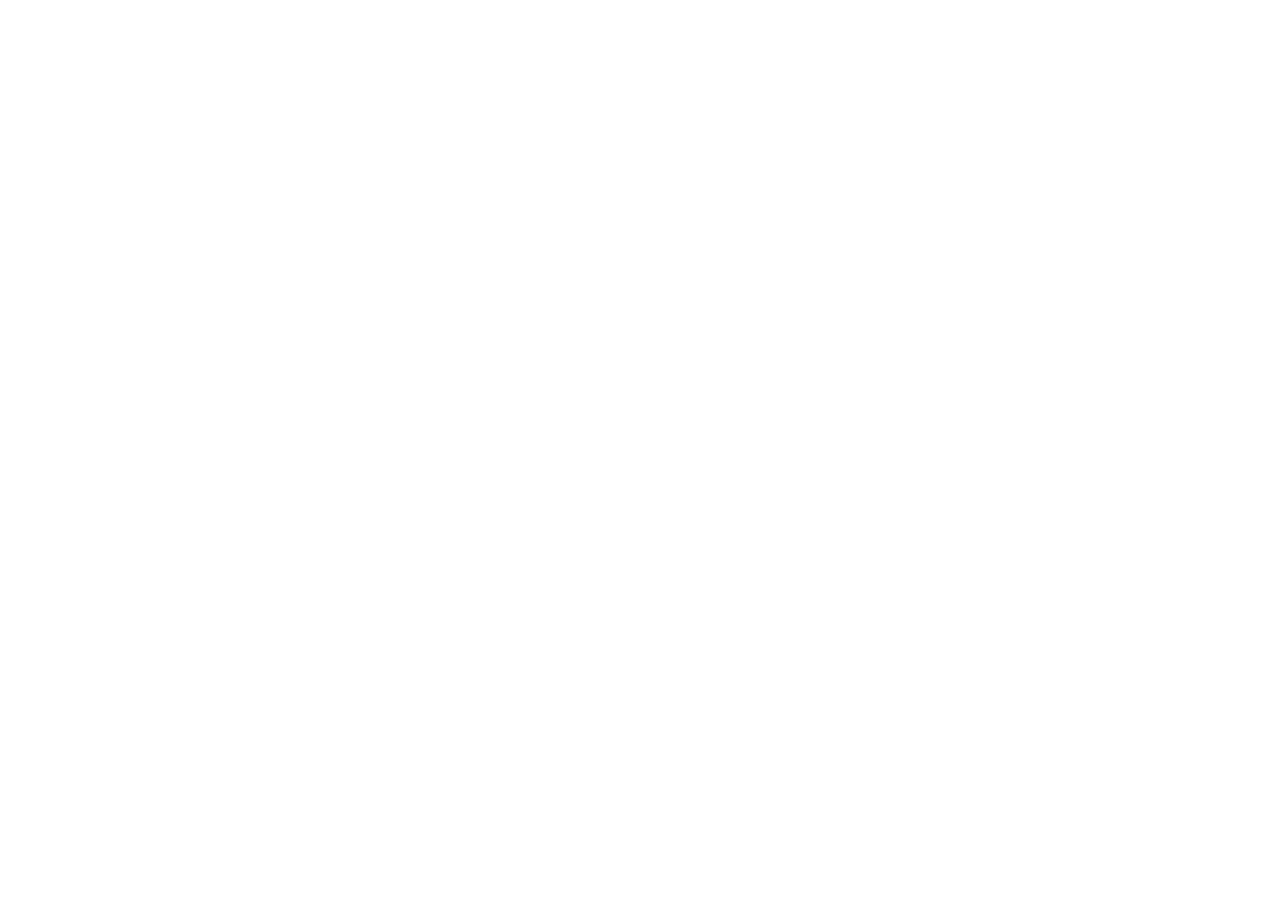
==== index.html @ 5e3c781d "structure" ====
<!doctype html>
<html lang="en">
  <head>
    <meta charset="UTF-8" />
    <meta name="viewport" content="width=device-width, initial-scale=1.0" />
    <title>Games</title>
  </head>
  <body></body>
</html>
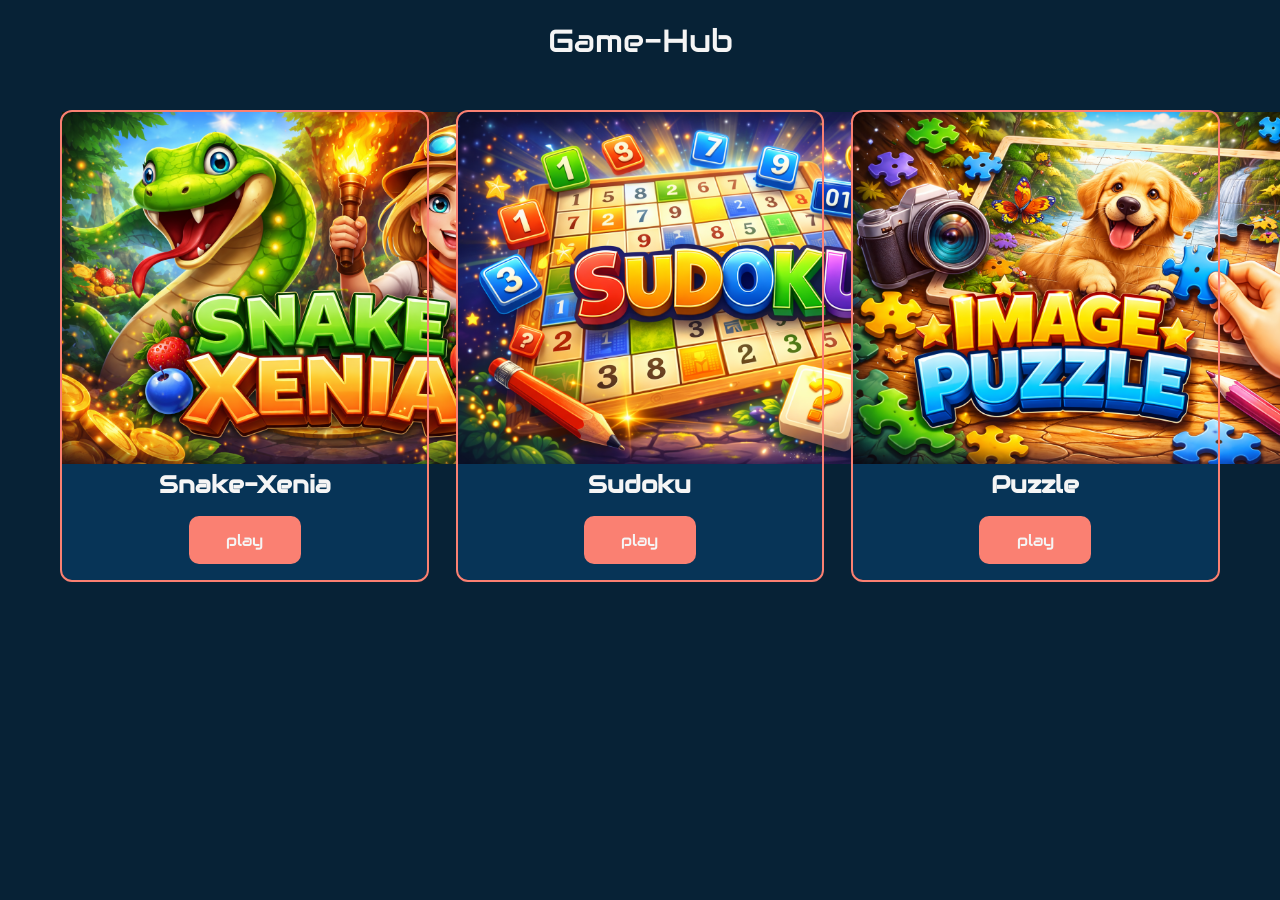
==== commit 38ce8256: "styled" ====
--- a/index.html
+++ b/index.html
@@ -4,6 +4,49 @@
     <meta charset="UTF-8" />
     <meta name="viewport" content="width=device-width, initial-scale=1.0" />
     <title>Games</title>
+    <link rel="preconnect" href="https://fonts.googleapis.com" />
+    <link rel="preconnect" href="https://fonts.gstatic.com" crossorigin />
+    <link
+      href="https://fonts.googleapis.com/css2?family=Audiowide&family=Poppins:ital,wght@0,300;0,500;0,700;1,100;1,200;1,400;1,500;1,700&display=swap"
+      rel="stylesheet"
+    />
+    <link rel="stylesheet" href="style.css" />
   </head>
-  <body></body>
+  <body>
+    <header><div class="logo">Game-Hub</div></header>
+    <main>
+      <div class="game-cards">
+        <div class="game-card">
+          <div class="img">
+            <img
+              src="./images/ChatGPT Image Mar 5, 2026, 03_23_58 PM.png"
+              alt=""
+            />
+          </div>
+          <h2 class="name">Snake-Xenia</h2>
+          <a href="./snake/index.html" class="play">play</a>
+        </div>
+        <div class="game-card">
+          <div class="img">
+            <img
+              src="./images/ChatGPT Image Mar 5, 2026, 03_24_13 PM.png"
+              alt=""
+            />
+          </div>
+          <h2 class="name">Sudoku</h2>
+          <a href="./sudoku/index.html" class="play">play</a>
+        </div>
+        <div class="game-card">
+          <div class="img">
+            <img
+              src="./images/ChatGPT Image Mar 5, 2026, 03_25_07 PM.png"
+              alt=""
+            />
+          </div>
+          <h2 class="name">Puzzle</h2>
+          <a href="./puzzle/puzzle.html" class="play">play</a>
+        </div>
+      </div>
+    </main>
+  </body>
 </html>
--- a/style.css
+++ b/style.css
@@ -0,0 +1,76 @@
+* {
+  margin: 0;
+  padding: 0;
+  box-sizing: border-box;
+}
+
+head,
+body {
+  height: 100%;
+  width: 100%;
+}
+body {
+  background-color: rgb(7, 34, 54);
+  font-family: Audiowide, sans-serif;
+}
+
+header {
+  font-size: xx-large;
+  color: whitesmoke;
+  height: 5rem;
+  width: 100%;
+  display: flex;
+  justify-content: center;
+  align-items: center;
+}
+main {
+  height: 100%;
+  width: 100%;
+  display: flex;
+  justify-content: center;
+  align-items: center;
+}
+.game-cards {
+  display: flex;
+  justify-content: space-evenly;
+  padding: 2rem;
+  height: 90%;
+  width: 100%;
+}
+.game-card {
+  height: 40%;
+  width: 30%;
+  outline: 2px solid salmon;
+  background-color: rgb(7, 52, 87);
+  border-radius: 10px;
+  display: flex;
+  justify-content: center;
+  align-items: center;
+  flex-direction: column;
+  color: whitesmoke;
+}
+.img {
+  height: 50%;
+  width: 100%;
+  object-fit: contain;
+}
+img {
+  height: 22rem;
+}
+.play {
+  height: 3rem;
+  width: 7rem;
+  background-color: salmon;
+  border-radius: 10px;
+  margin: 1rem;
+  display: flex;
+  justify-content: center;
+  align-items: center;
+  text-decoration: none;
+  color: whitesmoke;
+}
+.play:hover {
+  box-shadow: 0 0 10px red;
+  color: red;
+  transform: scale(1.1);
+}
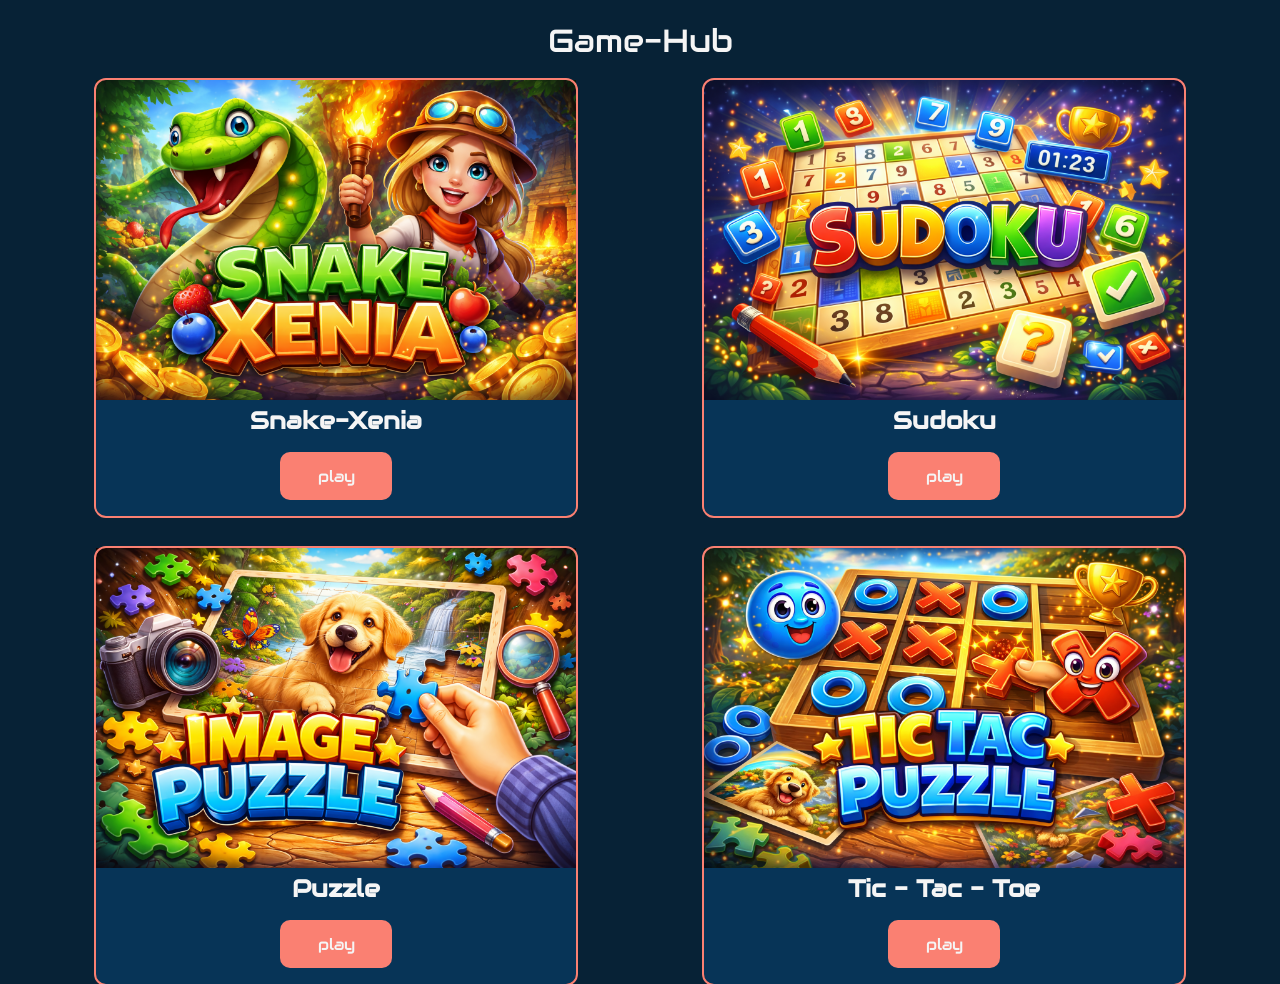
==== commit 02d6140e: "- minor adjustment" ====
--- a/index.html
+++ b/index.html
@@ -46,6 +46,16 @@
           <h2 class="name">Puzzle</h2>
           <a href="./puzzle/puzzle.html" class="play">play</a>
         </div>
+        <div class="game-card">
+          <div class="img">
+            <img
+              src="./images/ChatGPT Image Mar 18, 2026, 10_31_50 PM.png"
+              alt=""
+            />
+          </div>
+          <h2 class="name">Tic - Tac - Toe</h2>
+          <a href="./tic-tac-toe/index.html" class="play">play</a>
+        </div>
       </div>
     </main>
   </body>
--- a/style.css
+++ b/style.css
@@ -33,13 +33,15 @@
 .game-cards {
   display: flex;
   justify-content: space-evenly;
-  padding: 2rem;
+  flex-wrap: wrap;
+  gap: 2rem;
+  /* padding: 2rem; */
   height: 90%;
   width: 100%;
 }
 .game-card {
-  height: 40%;
-  width: 30%;
+  height: 36%;
+  width: auto;
   outline: 2px solid salmon;
   background-color: rgb(7, 52, 87);
   border-radius: 10px;
@@ -55,7 +57,7 @@
   object-fit: contain;
 }
 img {
-  height: 22rem;
+  height: 20rem;
 }
 .play {
   height: 3rem;
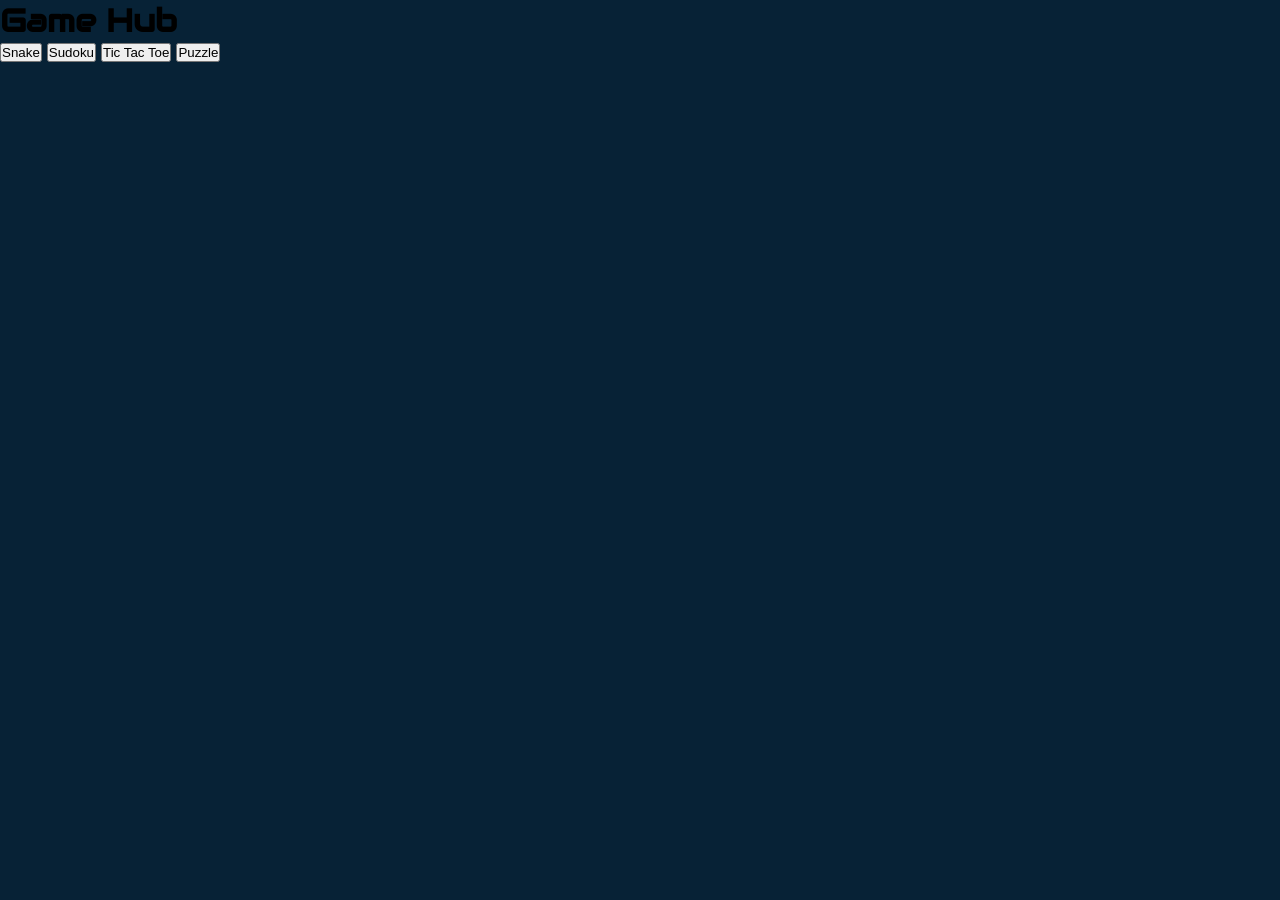
==== commit 8d688053: "- add js - dynamically Loading games" ====
--- a/index.html
+++ b/index.html
@@ -13,50 +13,17 @@
     <link rel="stylesheet" href="style.css" />
   </head>
   <body>
-    <header><div class="logo">Game-Hub</div></header>
-    <main>
-      <div class="game-cards">
-        <div class="game-card">
-          <div class="img">
-            <img
-              src="./images/ChatGPT Image Mar 5, 2026, 03_23_58 PM.png"
-              alt=""
-            />
-          </div>
-          <h2 class="name">Snake-Xenia</h2>
-          <a href="./snake/index.html" class="play">play</a>
-        </div>
-        <div class="game-card">
-          <div class="img">
-            <img
-              src="./images/ChatGPT Image Mar 5, 2026, 03_24_13 PM.png"
-              alt=""
-            />
-          </div>
-          <h2 class="name">Sudoku</h2>
-          <a href="./sudoku/index.html" class="play">play</a>
-        </div>
-        <div class="game-card">
-          <div class="img">
-            <img
-              src="./images/ChatGPT Image Mar 5, 2026, 03_25_07 PM.png"
-              alt=""
-            />
-          </div>
-          <h2 class="name">Puzzle</h2>
-          <a href="./puzzle/puzzle.html" class="play">play</a>
-        </div>
-        <div class="game-card">
-          <div class="img">
-            <img
-              src="./images/ChatGPT Image Mar 18, 2026, 10_31_50 PM.png"
-              alt=""
-            />
-          </div>
-          <h2 class="name">Tic - Tac - Toe</h2>
-          <a href="./tic-tac-toe/index.html" class="play">play</a>
-        </div>
-      </div>
-    </main>
+    <h1>Game Hub</h1>
+
+    <div id="menu">
+      <button onclick="loadGame('snake')">Snake</button>
+      <button onclick="loadGame('sudoku')">Sudoku</button>
+      <button onclick="loadGame('tictactoe')">Tic Tac Toe</button>
+      <button onclick="loadGame('puzzle')">Puzzle</button>
+    </div>
+
+    <div id="game-container"></div>
+
+    <script src="script.js"></script>
   </body>
 </html>
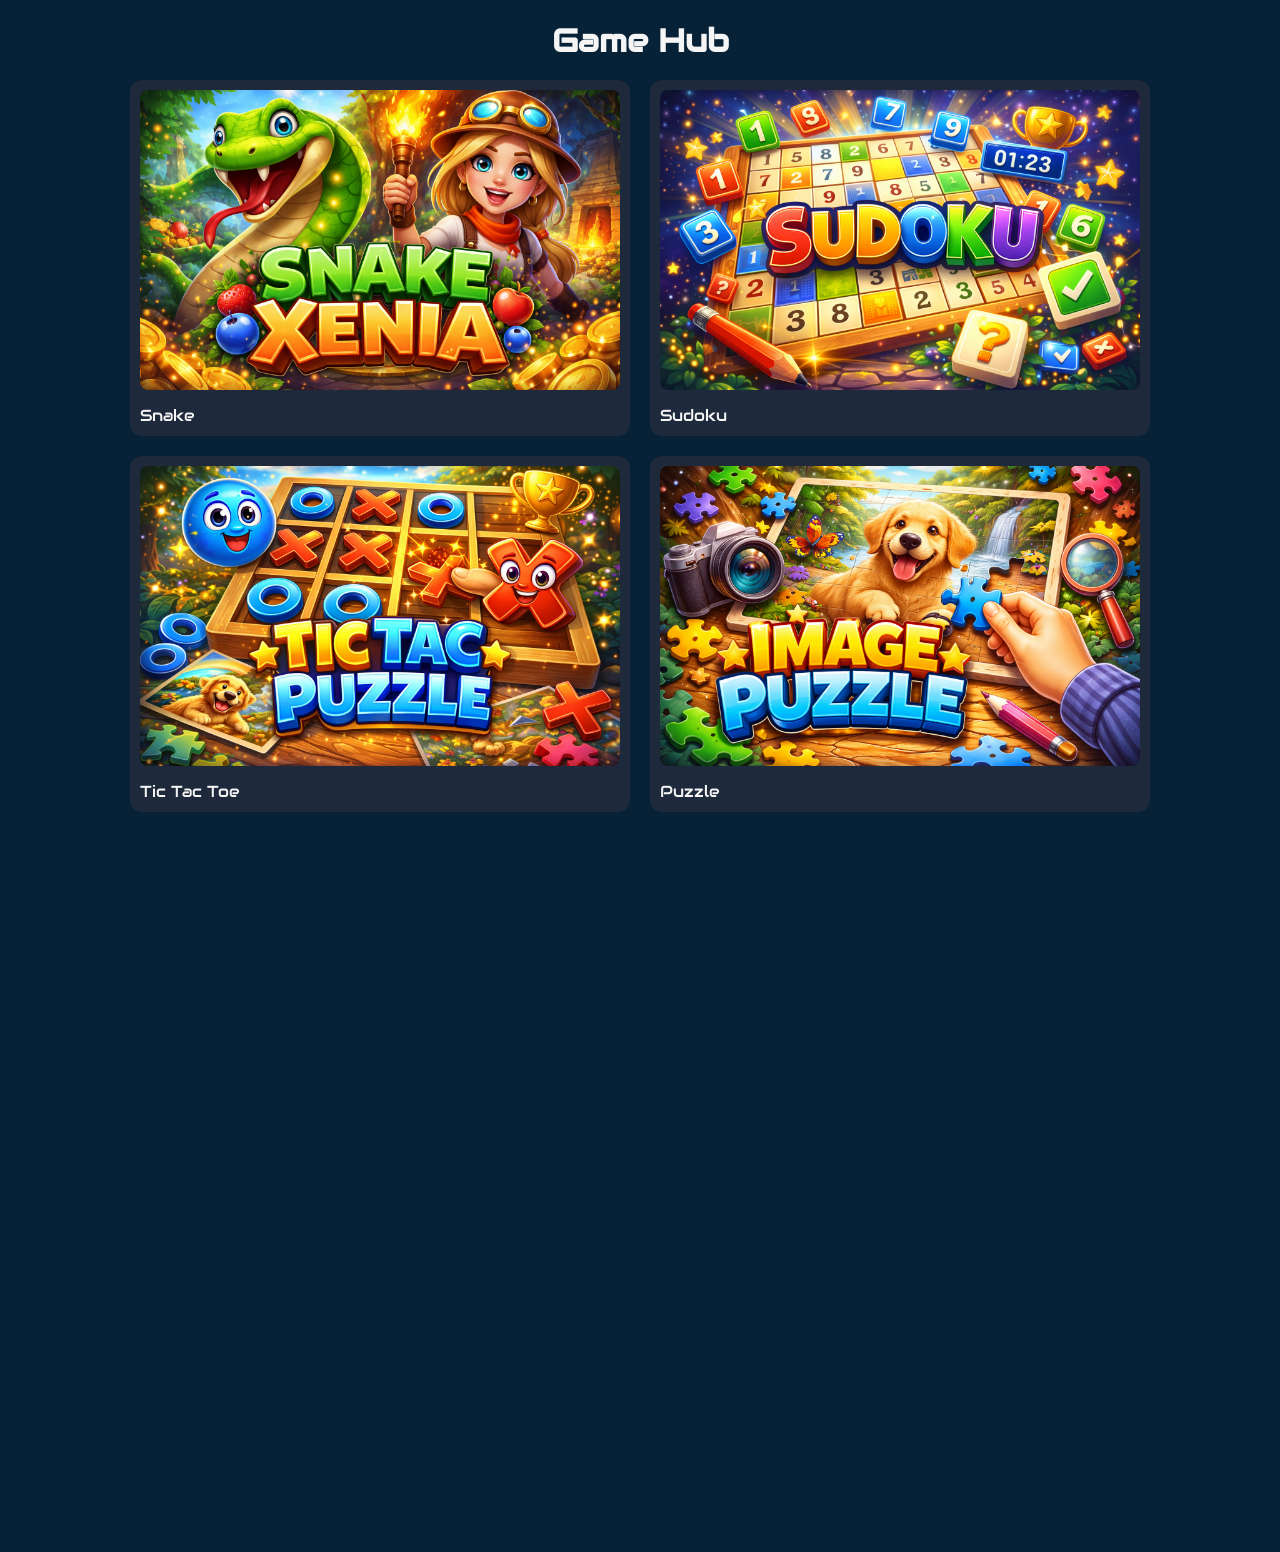
==== commit d9fb1d74: "- little renovation" ====
--- a/index.html
+++ b/index.html
@@ -15,11 +15,26 @@
   <body>
     <h1>Game Hub</h1>
 
-    <div id="menu">
-      <button onclick="loadGame('snake')">Snake</button>
-      <button onclick="loadGame('sudoku')">Sudoku</button>
-      <button onclick="loadGame('tictactoe')">Tic Tac Toe</button>
-      <button onclick="loadGame('puzzle')">Puzzle</button>
+    <div class="menu">
+      <div class="game-card" onclick="loadGame('snake')">
+        <img src="images/snake.png" alt="Snake" />
+        <p>Snake</p>
+      </div>
+
+      <div class="game-card" onclick="loadGame('sudoku')">
+        <img src="images/sudoku.png" alt="Sudoku" />
+        <p>Sudoku</p>
+      </div>
+
+      <div class="game-card" onclick="loadGame('tictactoe')">
+        <img src="images/tictactoe.png" alt="Tic Tac Toe" />
+        <p>Tic Tac Toe</p>
+      </div>
+
+      <div class="game-card" onclick="loadGame('puzzle')">
+        <img src="images/puzzle.png" alt="Puzzle" />
+        <p>Puzzle</p>
+      </div>
     </div>
 
     <div id="game-container"></div>
--- a/style.css
+++ b/style.css
@@ -12,11 +12,11 @@
 body {
   background-color: rgb(7, 34, 54);
   font-family: Audiowide, sans-serif;
+  color: whitesmoke;
 }
 
-header {
+h1 {
   font-size: xx-large;
-  color: whitesmoke;
   height: 5rem;
   width: 100%;
   display: flex;
@@ -30,49 +30,49 @@
   justify-content: center;
   align-items: center;
 }
-.game-cards {
-  display: flex;
-  justify-content: space-evenly;
-  flex-wrap: wrap;
-  gap: 2rem;
-  /* padding: 2rem; */
-  height: 90%;
+
+#game-container {
   width: 100%;
+  min-height: 80vh;
+  margin-top: 1rem;
 }
+
+#game-container iframe {
+  width: 100%;
+  min-height: 100vh;
+  border: none;
+}
+.menu {
+  display: grid;
+  grid-template-columns: repeat(auto-fit, minmax(300px, 500px));
+  gap: 20px;
+  justify-content: center;
+  margin-bottom: 20px;
+}
+
 .game-card {
-  height: 36%;
-  width: auto;
-  outline: 2px solid salmon;
-  background-color: rgb(7, 52, 87);
-  border-radius: 10px;
-  display: flex;
-  justify-content: center;
-  align-items: center;
-  flex-direction: column;
-  color: whitesmoke;
+  background: #1e293b;
+  border-radius: 12px;
+  padding: 10px;
+  cursor: pointer;
+  transition: all 0.25s ease;
 }
-.img {
-  height: 50%;
+
+.game-card img {
   width: 100%;
-  object-fit: contain;
+  height: 300px;
+  object-fit: cover;
+  border-radius: 8px;
 }
-img {
-  height: 20rem;
+
+.game-card p {
+  margin-top: 10px;
+  font-size: 16px;
 }
-.play {
-  height: 3rem;
-  width: 7rem;
-  background-color: salmon;
-  border-radius: 10px;
-  margin: 1rem;
-  display: flex;
-  justify-content: center;
-  align-items: center;
-  text-decoration: none;
-  color: whitesmoke;
+
+.game-card:hover {
+  transform: translateY(-5px) scale(1.03);
+  background: #38bdf8;
+  color: black;
+  box-shadow: 0 10px 25px rgba(56, 189, 248, 0.5);
 }
-.play:hover {
-  box-shadow: 0 0 10px red;
-  color: red;
-  transform: scale(1.1);
-}
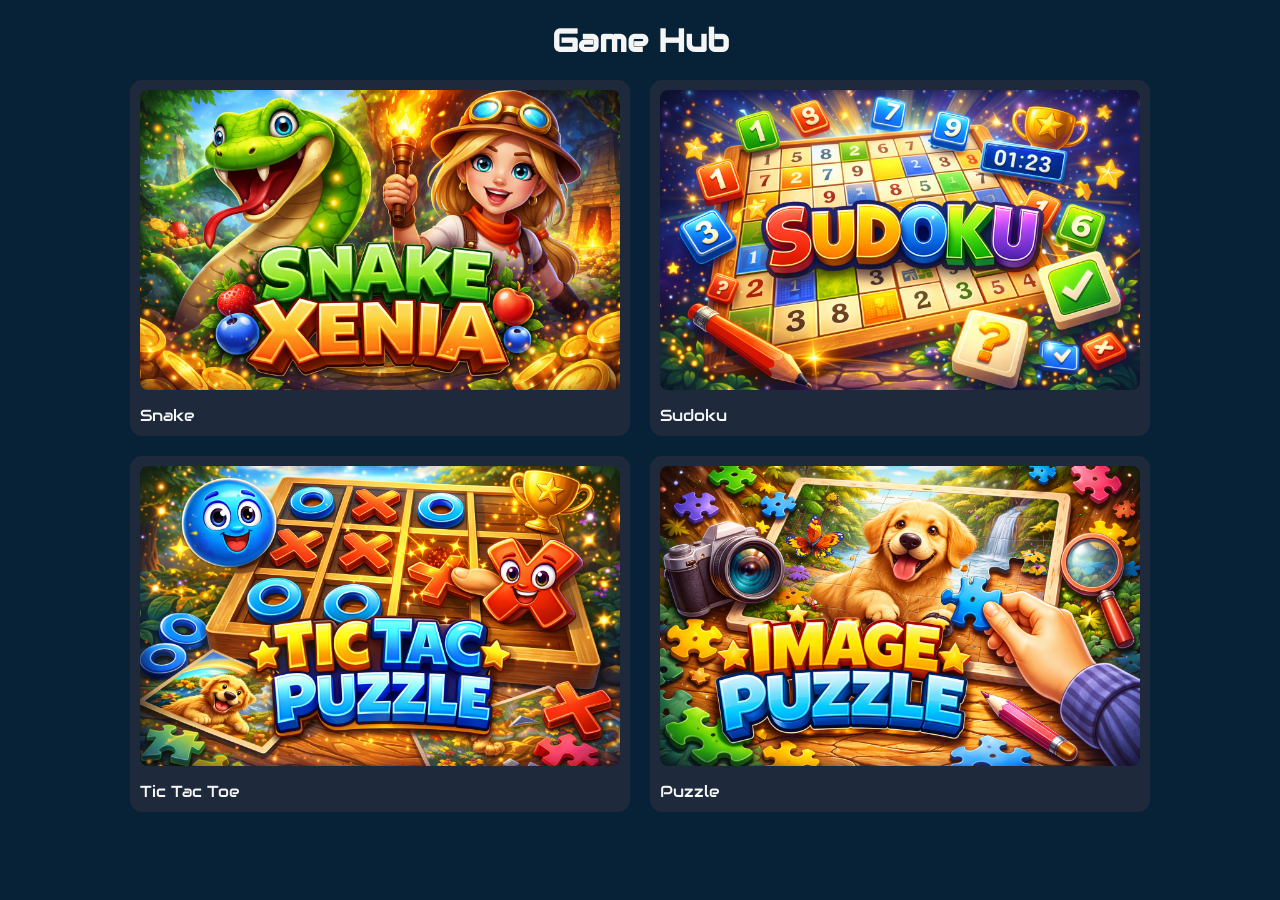
==== commit a351b295: "- minor ui fixes" ====
--- a/index.html
+++ b/index.html
@@ -26,7 +26,7 @@
         <p>Sudoku</p>
       </div>
 
-      <div class="game-card" onclick="loadGame('tictactoe')">
+      <div class="game-card" onclick="loadGame('tic-tac-toe')">
         <img src="images/tictactoe.png" alt="Tic Tac Toe" />
         <p>Tic Tac Toe</p>
       </div>
--- a/style.css
+++ b/style.css
@@ -4,11 +4,6 @@
   box-sizing: border-box;
 }
 
-head,
-body {
-  height: 100%;
-  width: 100%;
-}
 body {
   background-color: rgb(7, 34, 54);
   font-family: Audiowide, sans-serif;
@@ -23,19 +18,12 @@
   justify-content: center;
   align-items: center;
 }
-main {
-  height: 100%;
-  width: 100%;
-  display: flex;
-  justify-content: center;
-  align-items: center;
-}
 
-#game-container {
+/* #game-container {
   width: 100%;
   min-height: 80vh;
   margin-top: 1rem;
-}
+} */
 
 #game-container iframe {
   width: 100%;
@@ -76,3 +64,16 @@
   color: black;
   box-shadow: 0 10px 25px rgba(56, 189, 248, 0.5);
 }
+.back {
+  display: block;
+  height: 2rem;
+  width: 7rem;
+  z-index: 1;
+  position: relative;
+  top: 9rem;
+  left: 106rem;
+  border-radius: 10px;
+  background-color: #38bdf8;
+  outline: none;
+  border: none;
+}
